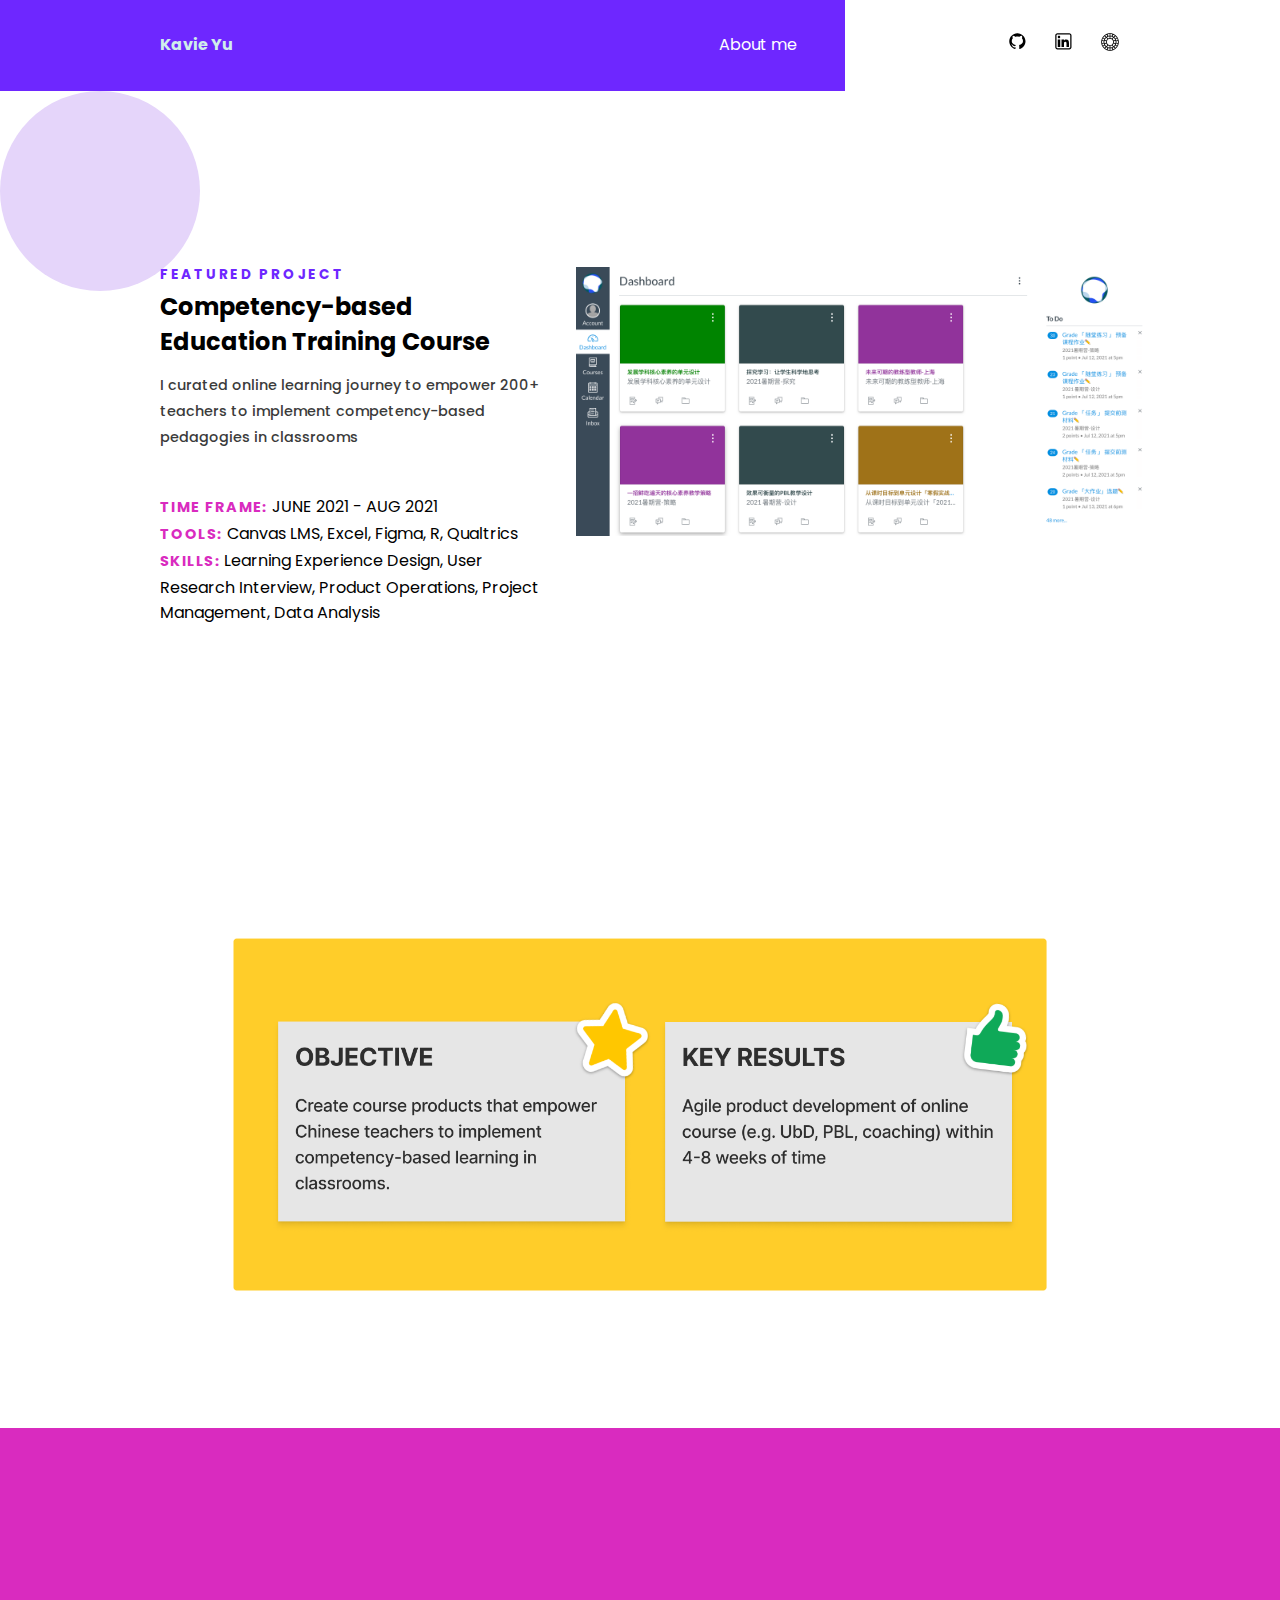
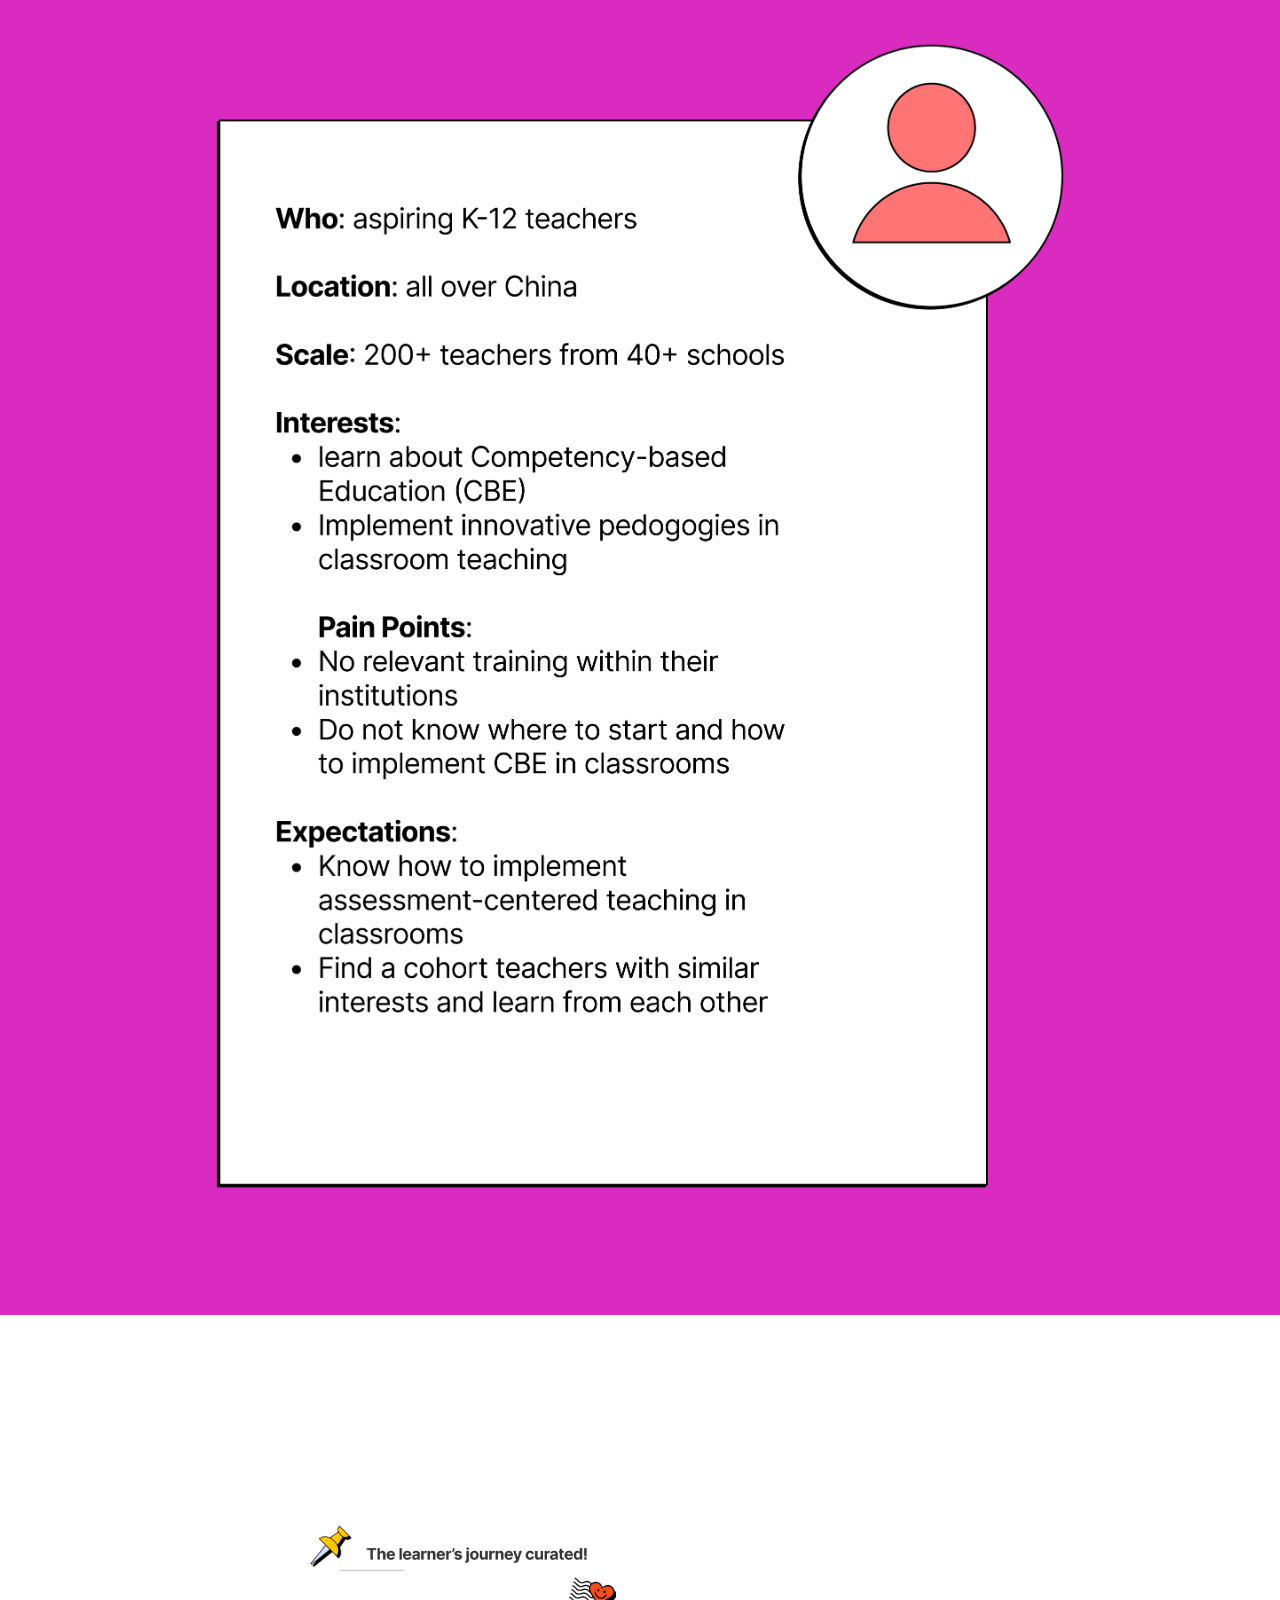
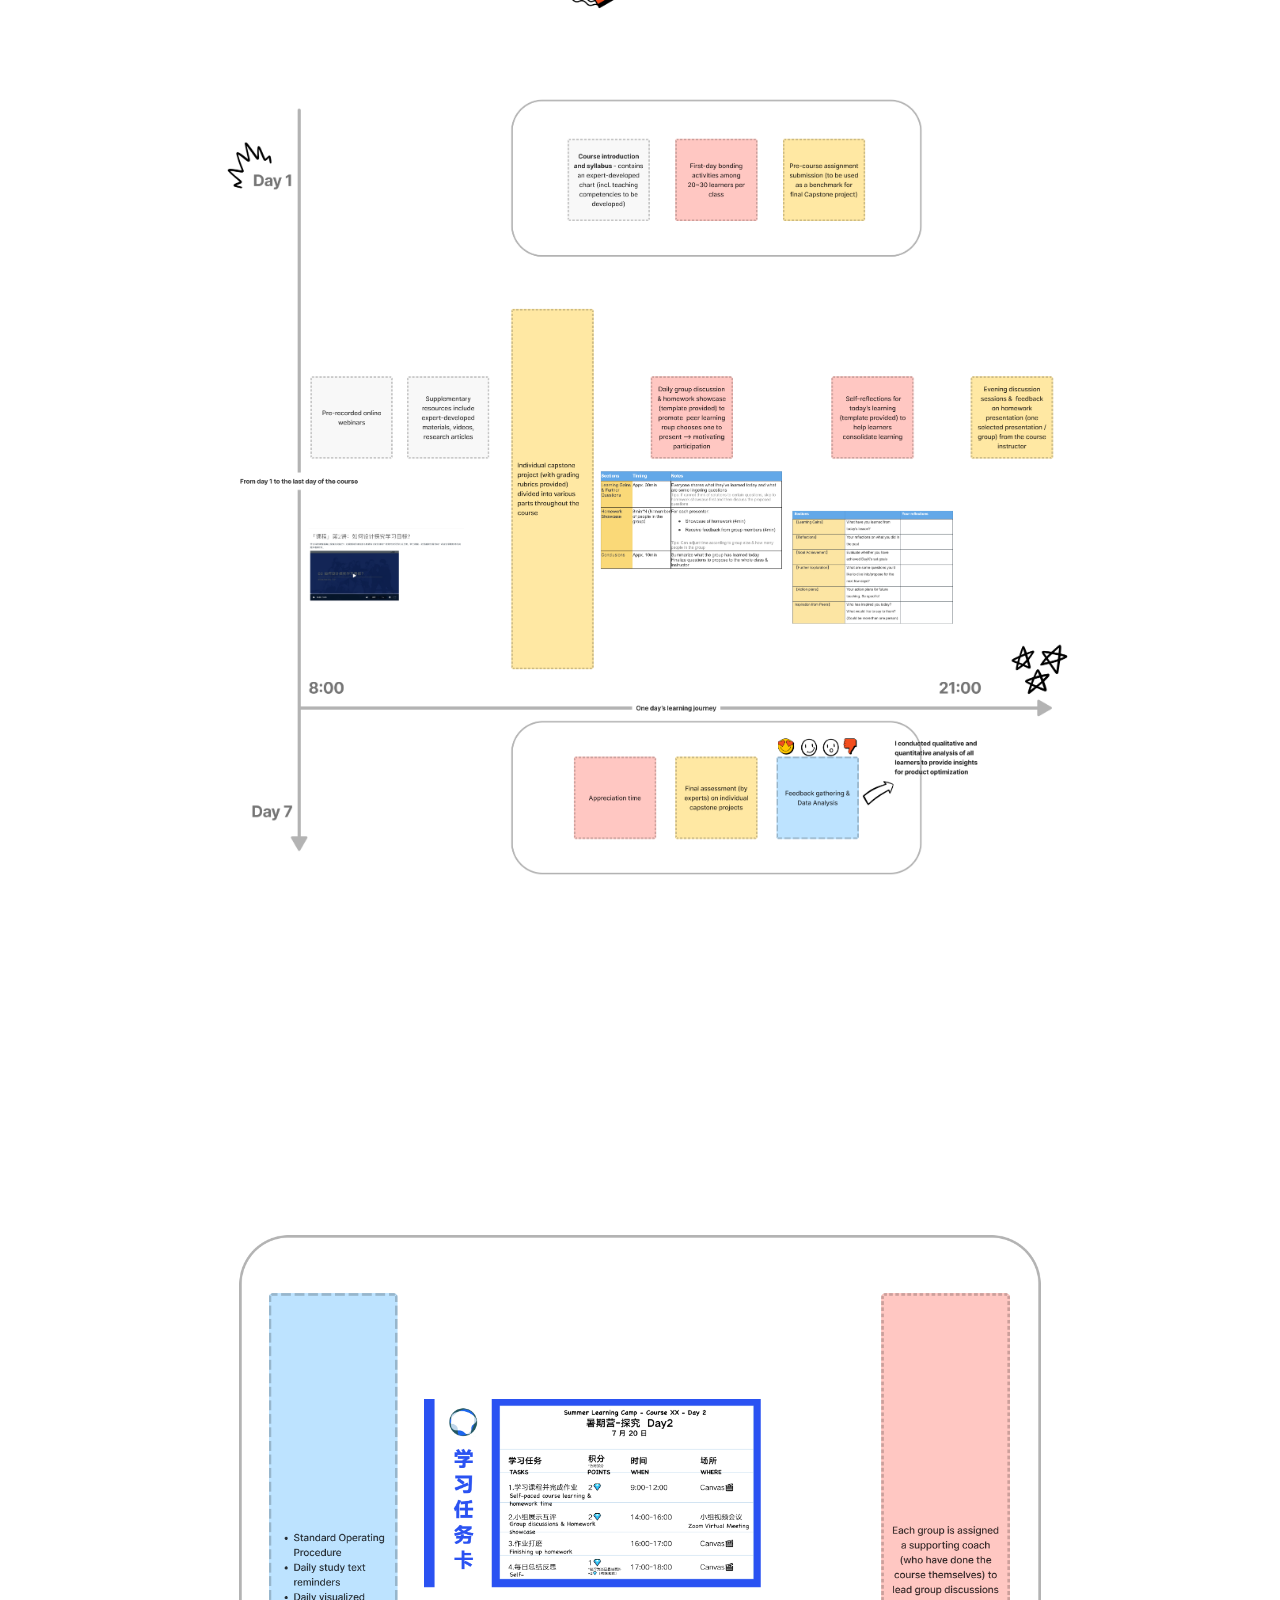
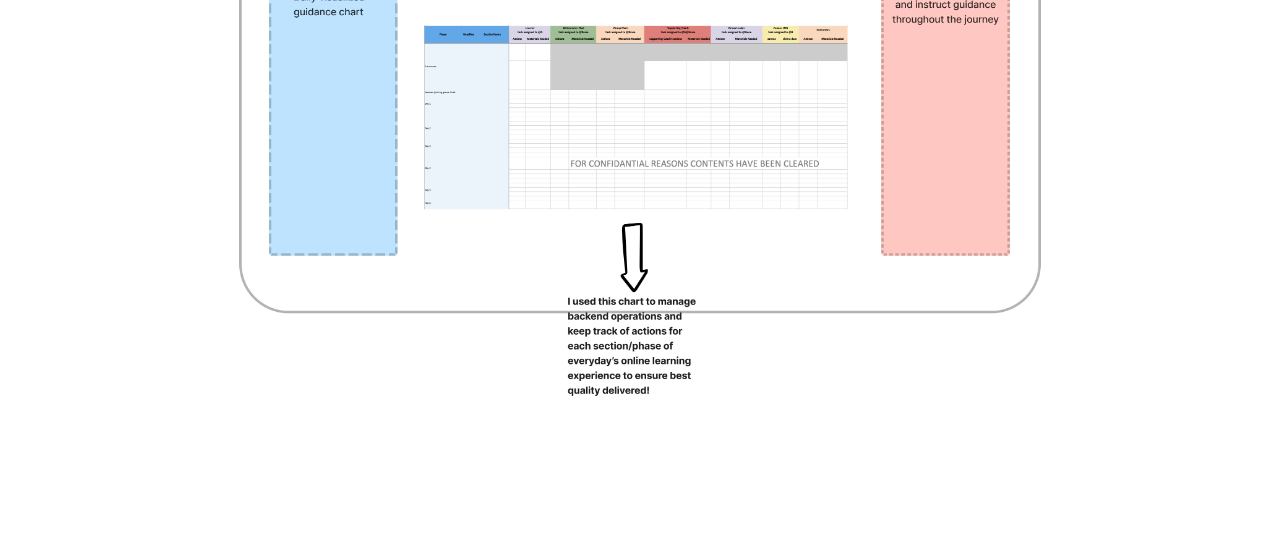
==== lxd.html @ 9939e5f5 "lxd subpage" ====
<!DOCTYPE html>
<html>
    <head>
        <meta charset="utf-8">
        <meta name="viewport" content="width=device-width, initial-scale=1.0">
        <title>Learning Experience Design</title>
        <link rel="stylesheet" href="css/lxd.css">
        <link rel="shortcut icon" type="image/png" href="image/favicon.png">
    </head>
    <body>
        <div class="nav-container">
            <header>
                <a href="index.html" class="logo">Kavie Yu</a>
    
                <nav>
                    <ul>
                        <li><a href="#">About me</a></li>
                    </ul>
                </nav>
            </header>
            <div class="social-header">
                <ul>
                    <li><a href="https://github.com/kavieyu" target="_blank"><img src="image/github.svg" alt="github"></a></li>
                    <li><a href="https://www.linkedin.com/in/kavieyu" target="_blank"><img src="image/linkedin.svg" alt="linkedin"></a></li>
                    <li><a href="https://vsco.co/odradek/gallery" target="_blank"><img src="image/vsco.svg" alt="vsco"></a></li>
                </ul>
            </div>
        </div>
        <section class="featured">
            <div class = "left">
                <div class="inner transition2">
                    <p class="subtitle">Featured Project</p>
                    <a href="lxd.html" class="featured-title">Competency-based Education Training Course</a>
    
                    <p class="featured-desc">I curated online learning journey to empower 200+ teachers to implement competency-based pedagogies in classrooms</p>
                    <p class="featured-sum">
                        <span class="category">TIME FRAME:</span> JUNE 2021 - AUG 2021 <br>
                        <span class="category">TOOLS: </span>Canvas LMS, Excel, Figma, R, Qualtrics <br>
                        <span class="category">SKILLS:</span> Learning Experience Design, User Research Interview, Product Operations, Project Management, Data Analysis 
                    </p>
                </div>
            </div>
            <img class="right transition2" src="image/CBE.png" alt="Featured Project">
        </section>
        
        <section class="OKR">
            <img src="image/OKR.png" alt="OKR">
        </section>

        <section class="userProfile">
            <img src="image/UserProfile.png" alt="User Profile">
        </section>

        <section class="learnerJourney">
            <img src="image/learnerJourney.png" alt="Learner Journey">
        </section>

        <section class="support">
            <img src="image/support.png" alt="Support">
        </section>
    </body>
</html>
---- css/lxd.css ----
@import url("https://fonts.googleapis.com/css2?family=Poppins:wght@300;400;700&display=swap");
body {
  height: 100vh;
  margin: 0;
  font-family: 'Poppins', arial;
}

ul {
  list-style-type: none;
  margin: 0;
  padding: 0;
}

a {
  text-decoration: none;
}

img {
  width: 100%;
}

.nav-container {
  background: #6E00FF;
}

.nav-container a {
  color: white;
}

header {
  display: -webkit-box;
  display: -ms-flexbox;
  display: flex;
  -webkit-box-pack: justify;
      -ms-flex-pack: justify;
          justify-content: space-between;
  padding: 2em;
}

header .logo {
  color: #D0EDEB;
  font-weight: bold;
}

header ul {
  display: -webkit-box;
  display: -ms-flexbox;
  display: flex;
}

header ul a {
  display: block;
  padding: 0 1em;
}

.social-header, .hero-design {
  display: none;
}

section {
  padding: 4em 2em;
  text-align: center;
}

.featured {
  position: relative;
}

.featured::before {
  content: "";
  position: absolute;
  width: 200px;
  height: 200px;
  border-radius: 50%;
  background: #e5d5fa;
  top: 0;
  left: 0;
  z-index: -1;
}

.subtitle {
  text-transform: uppercase;
  font-weight: bold;
  color: #6E27FF;
  letter-spacing: .2em;
  font-size: .85em;
}

.featured-title {
  color: black;
  font-weight: bold;
  font-size: 1.5em;
  margin-top: -.4em;
  display: block;
}

.featured-desc {
  color: #3b3b3b;
  margin-bottom: 3em;
  font-size: .9em;
  line-height: 1.8em;
  font-weight: 500;
}

.featured-sum .category {
  color: #D92BBF;
  margin-bottom: 3em;
  font-size: .9em;
  line-height: 1.8em;
  font-weight: bold;
  letter-spacing: .1em;
}

.userProfile {
  background: #D92BBF;
}

.skills-container ul li {
  background: white;
  padding: 2em;
  border-radius: 1em;
  margin-bottom: 1em;
}

.skills-container ul li .icon-container {
  height: 100px;
  display: -ms-grid;
  display: grid;
  place-content: center;
  margin: 0 auto;
}

.skills-container ul li .icon-container.one {
  width: 50px;
}

.skills-container ul li .icon-container.two {
  width: 100px;
}

.skills-container ul li .icon-container.three {
  width: 60px;
}

.skills-container ul li .skill-title {
  color: #3b3b3b;
  font-weight: bold;
}

.skills-container ul li .featured-desc {
  margin-bottom: 2em;
}

.portfolio {
  background: #f7f7f7;
}

.portfolio-container a img {
  border-radius: 1em;
  margin-bottom: 2em;
}

@media only screen and (min-width: 800px) {
  .featured, .portfolio {
    text-align: left;
  }
  .featured, .portfolio-container {
    display: -ms-grid;
    display: grid;
    -ms-grid-columns: 40% auto;
        grid-template-columns: 40% auto;
  }
  .OKR {
    display: -ms-grid;
    display: grid;
  }
  .left, .portfolio-left {
    display: -ms-grid;
    display: grid;
    place-content: center;
  }
  .right {
    margin-left: 2em;
    margin-top: 1em;
  }
  .skills {
    margin-top: -5em;
    margin-bottom: -7em;
    padding-top: 7em;
  }
  .skills-container ul {
    display: -ms-grid;
    display: grid;
    -ms-grid-columns: (auto)[3];
        grid-template-columns: repeat(3, auto);
    grid-gap: 1em;
  }
  .portfolio {
    padding-top: 7em;
  }
  .portfolio-container img {
    margin-left: 2em;
  }
}

@media only screen and (min-width: 1050px) {
  .hero {
    height: 90vh;
  }
  .nav-container {
    display: -ms-grid;
    display: grid;
    -ms-grid-columns: 66% auto;
        grid-template-columns: 66% auto;
    background: unset;
  }
  .nav-container header {
    background: #6E27FF;
  }
  header {
    padding: 2em 2em 4em;
  }
  .social-header {
    padding: 2em 4em 2em 0;
  }
  section {
    padding: 4em;
  }
  .social-header {
    display: block;
  }
  .social-header ul {
    display: -webkit-box;
    display: -ms-flexbox;
    display: flex;
    -webkit-box-pack: justify;
        -ms-flex-pack: justify;
            justify-content: space-between;
    width: 7em;
    float: right;
  }
  .social-header ul img {
    width: 20px;
  }
  .hero {
    display: -ms-grid;
    display: grid;
    -ms-grid-columns: 66% auto;
        grid-template-columns: 66% auto;
    background: unset;
    padding: 0;
  }
  .hero .content {
    background: #6E00FF;
    padding: 6em 8em 4em;
    text-align: left;
  }
  .hero .content h1 {
    font-size: 3em;
    line-height: 1.2em;
  }
  .meet {
    margin: unset;
  }
  .hero-design {
    display: unset;
    margin-left: -50%;
    margin-top: 15%;
    width: 100%;
  }
  .portfolio img {
    float: right;
    max-width: 500px;
  }
}

.footer {
  text-transform: uppercase;
  background: #6E00FF;
  color: #D92BBF;
  display: -ms-grid;
  display: grid;
  text-align: center;
  padding: 1.5em;
  font-weight: bold;
  letter-spacing: .2em;
  font-size: 1em;
}

.footer .emailLink {
  text-transform: lowercase;
  color: white;
  letter-spacing: .1em;
  font-size: .65em;
}

@media only screen and (min-width: 1250px) {
  header {
    padding: 2em 2em 2em 10em;
  }
  .social-header {
    padding: 2em 10em 2em 0;
  }
  section {
    padding: 10em 10em 4em 10em;
  }
  .hero .content {
    padding: 6em 8em 6em 10em;
  }
}

@media only screen and (min-width: 1550px) {
  header {
    padding: 2em 2em 2em 20em;
  }
  .social-header {
    padding: 2em 20em 2em 0em;
  }
  section {
    padding: 6em 20em 4em 20em;
  }
  .hero .content {
    padding: 9em 20em 6em 20em;
  }
}
/*# sourceMappingURL=lxd.css.map */
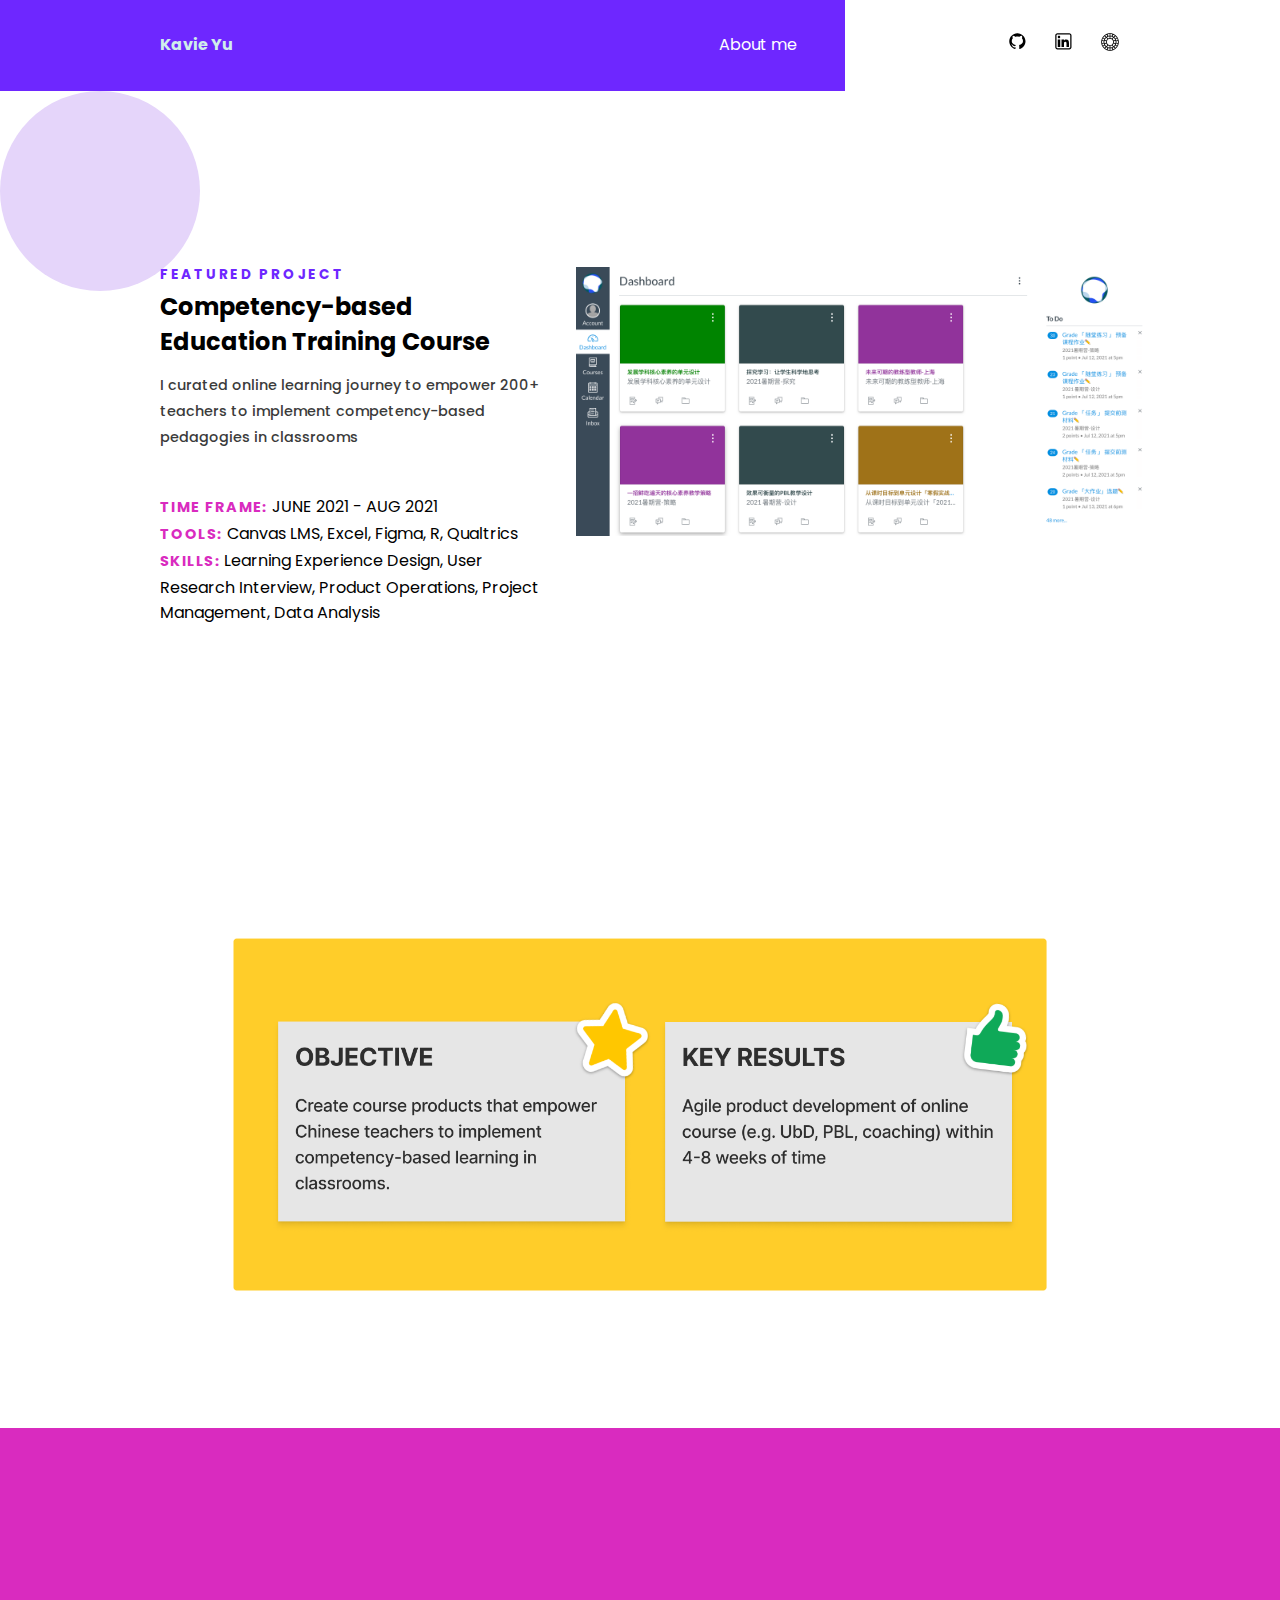
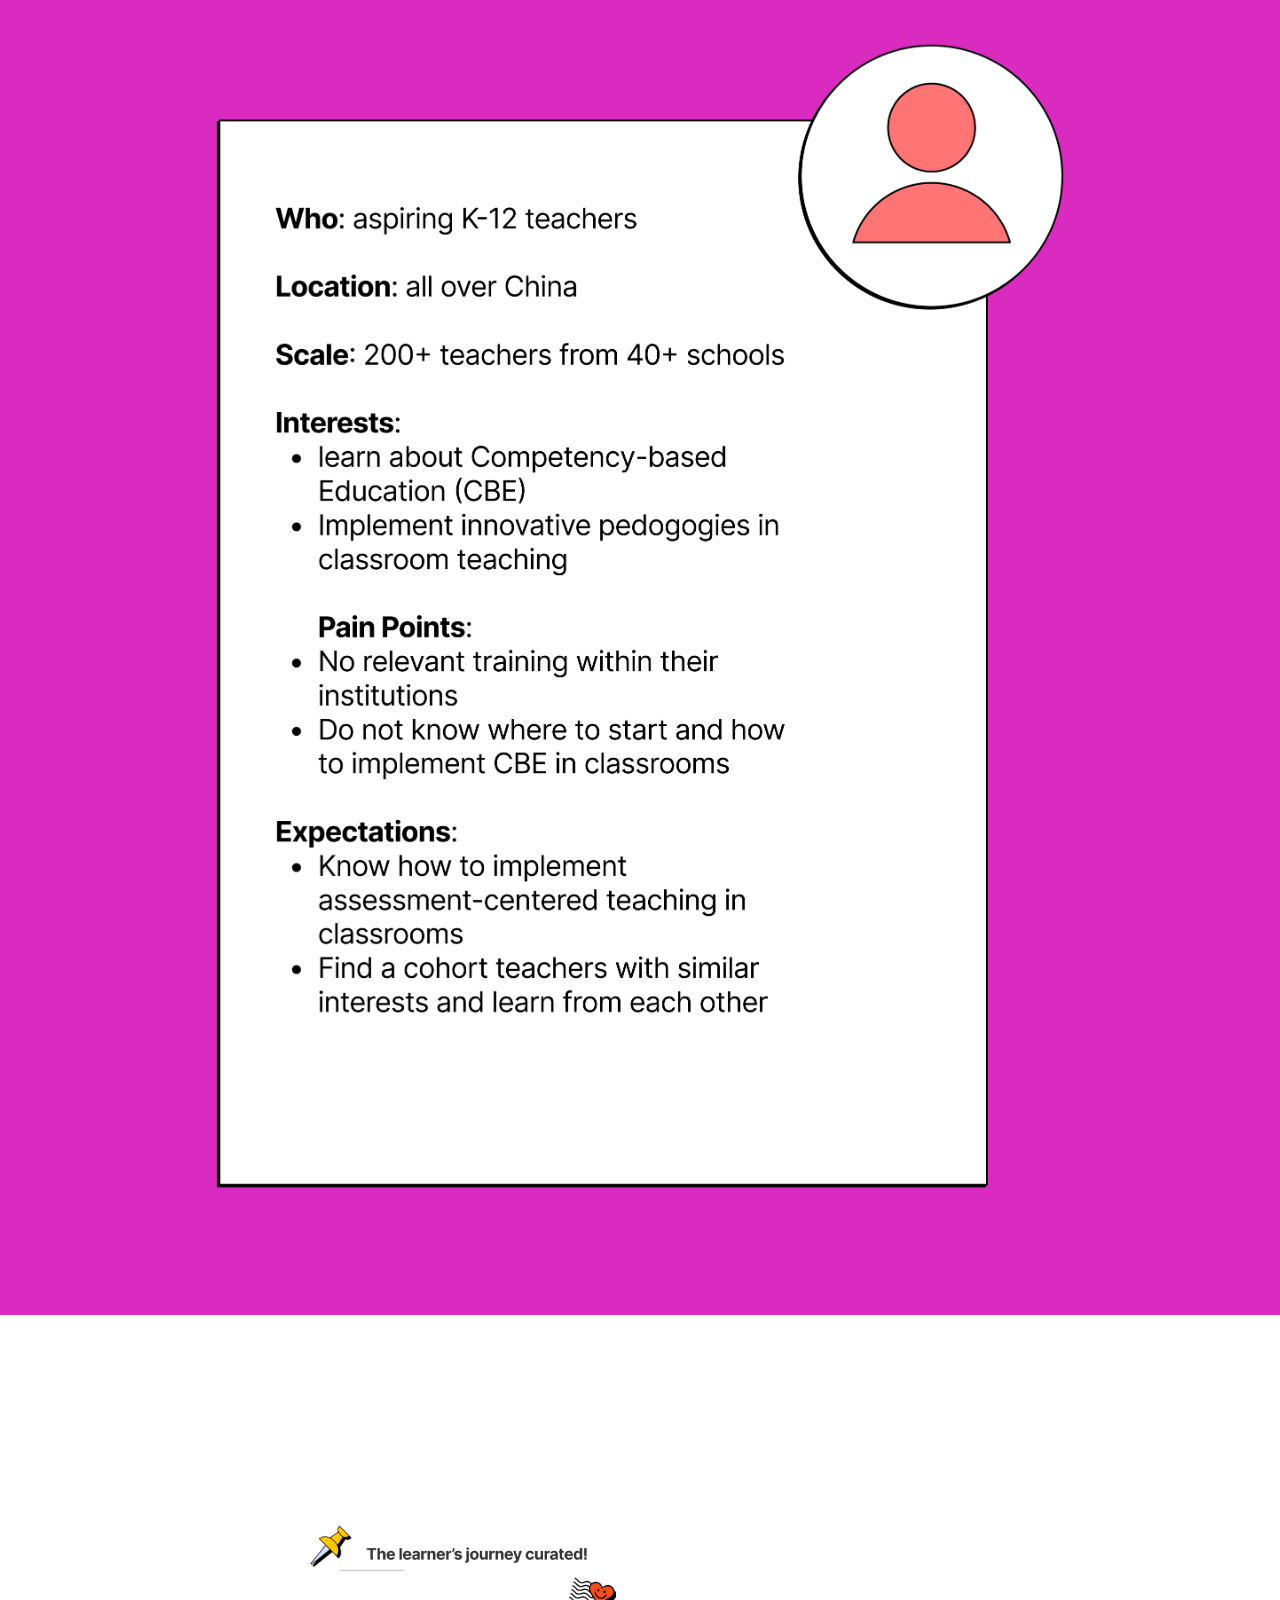
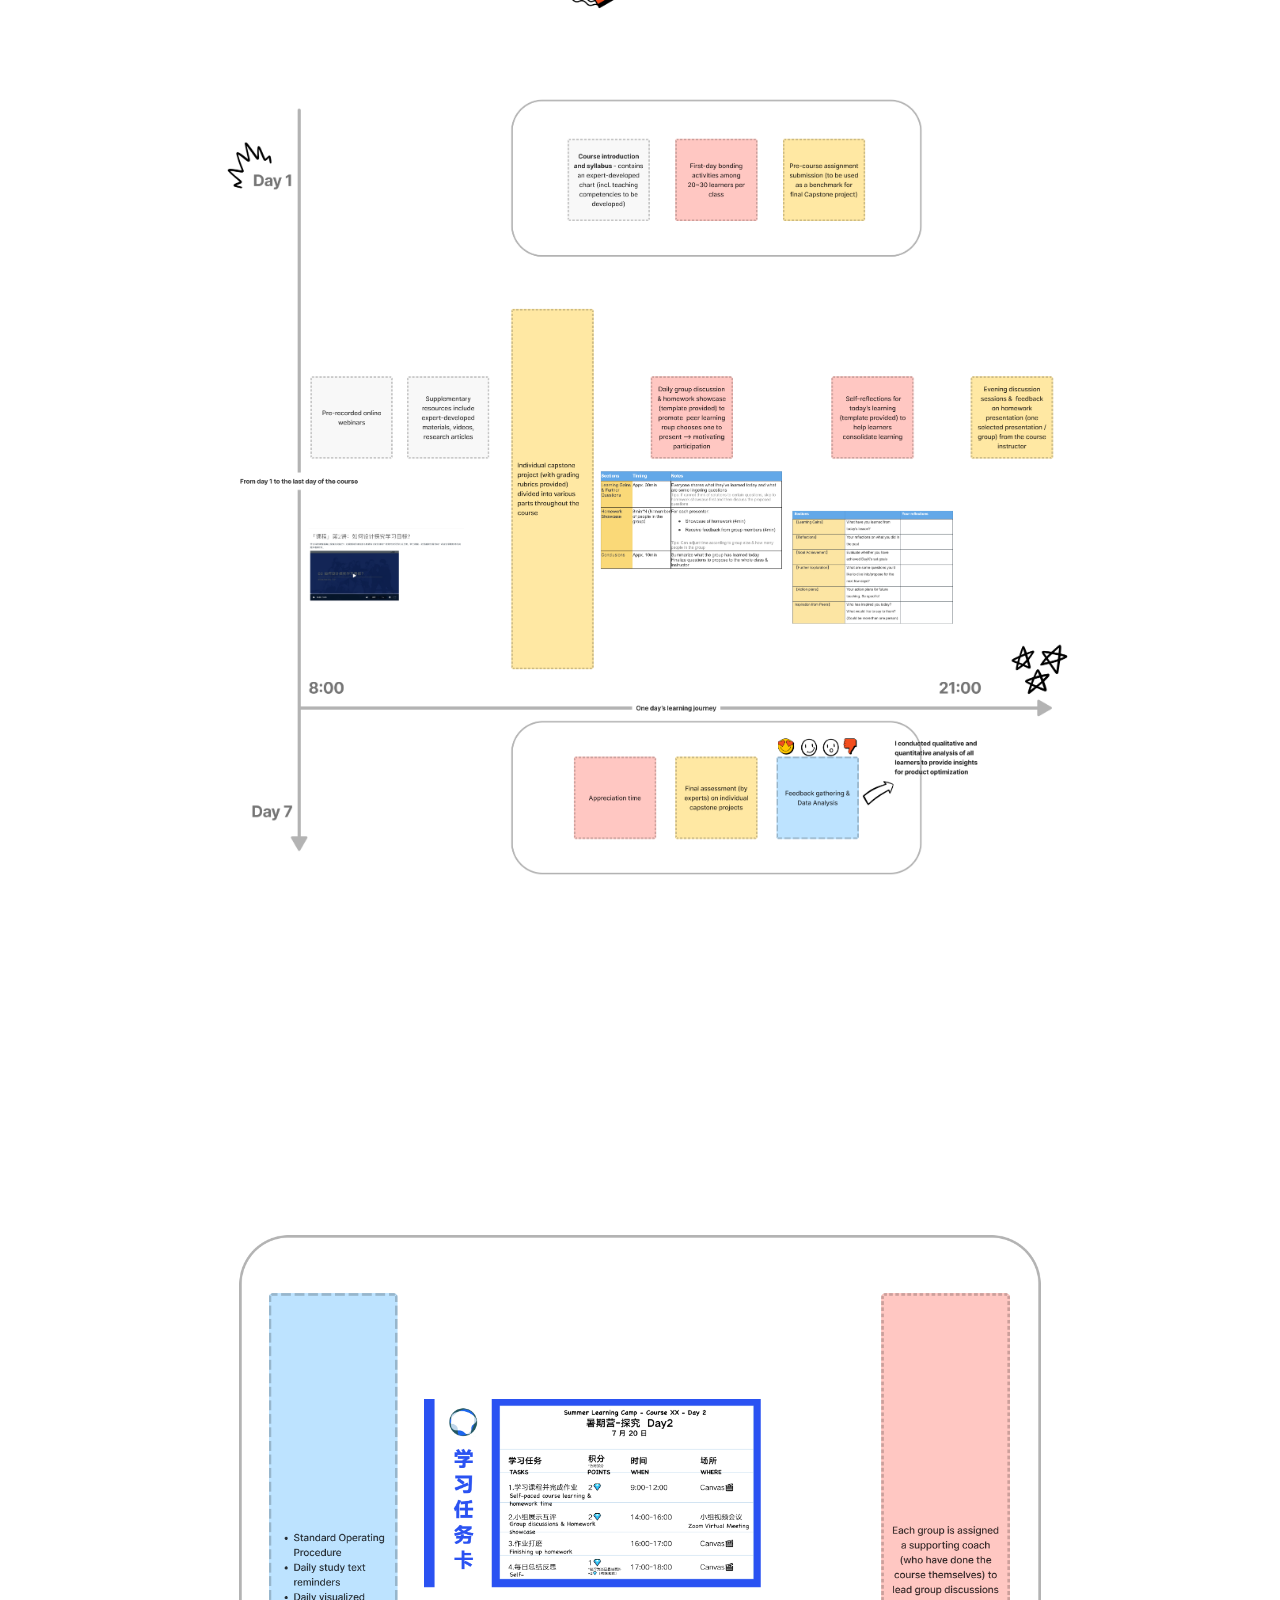
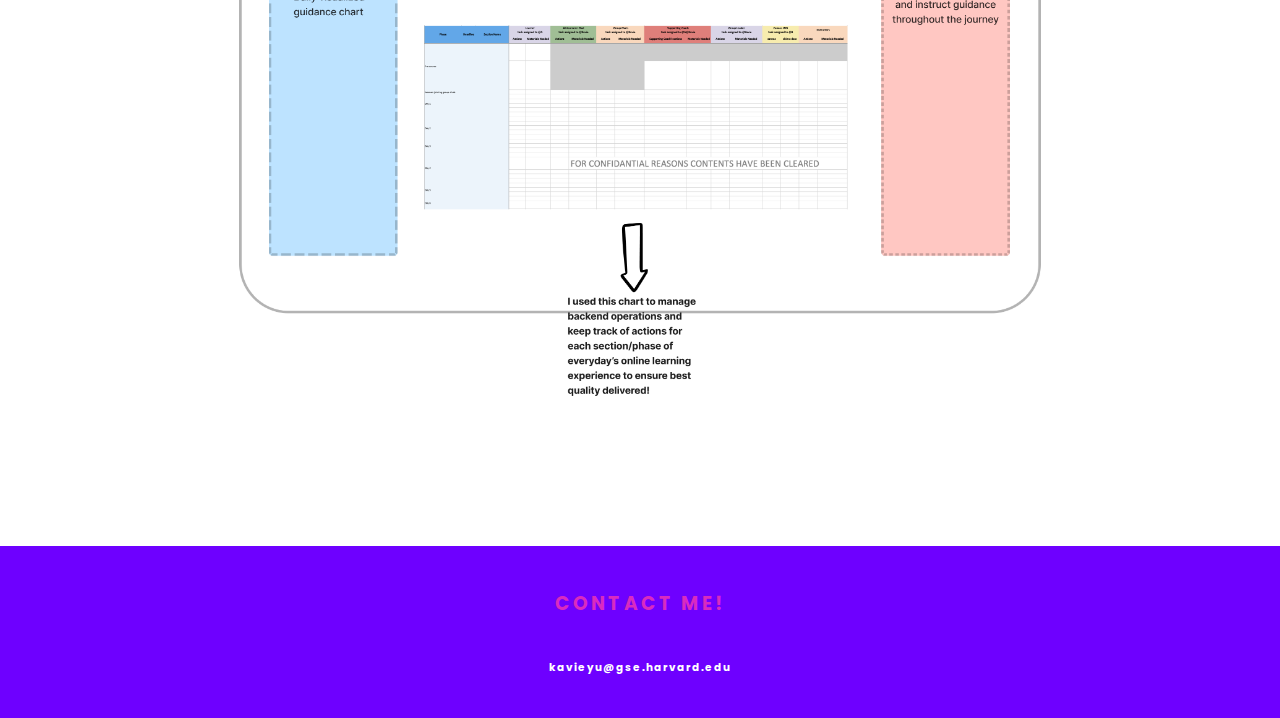
==== commit 8b99fdf5: "Update lxd.html" ====
--- a/lxd.html
+++ b/lxd.html
@@ -58,5 +58,10 @@
         <section class="support">
             <img src="image/support.png" alt="Support">
         </section>
+
+        <section class="footer" id="footer">
+            <h3>Contact Me!</h3>
+            <p><a href="mailto:kavieyu@gse.harvard.edu" class="emailLink">kavieyu@gse.harvard.edu</a></p>
+      </section>
     </body>
 </html>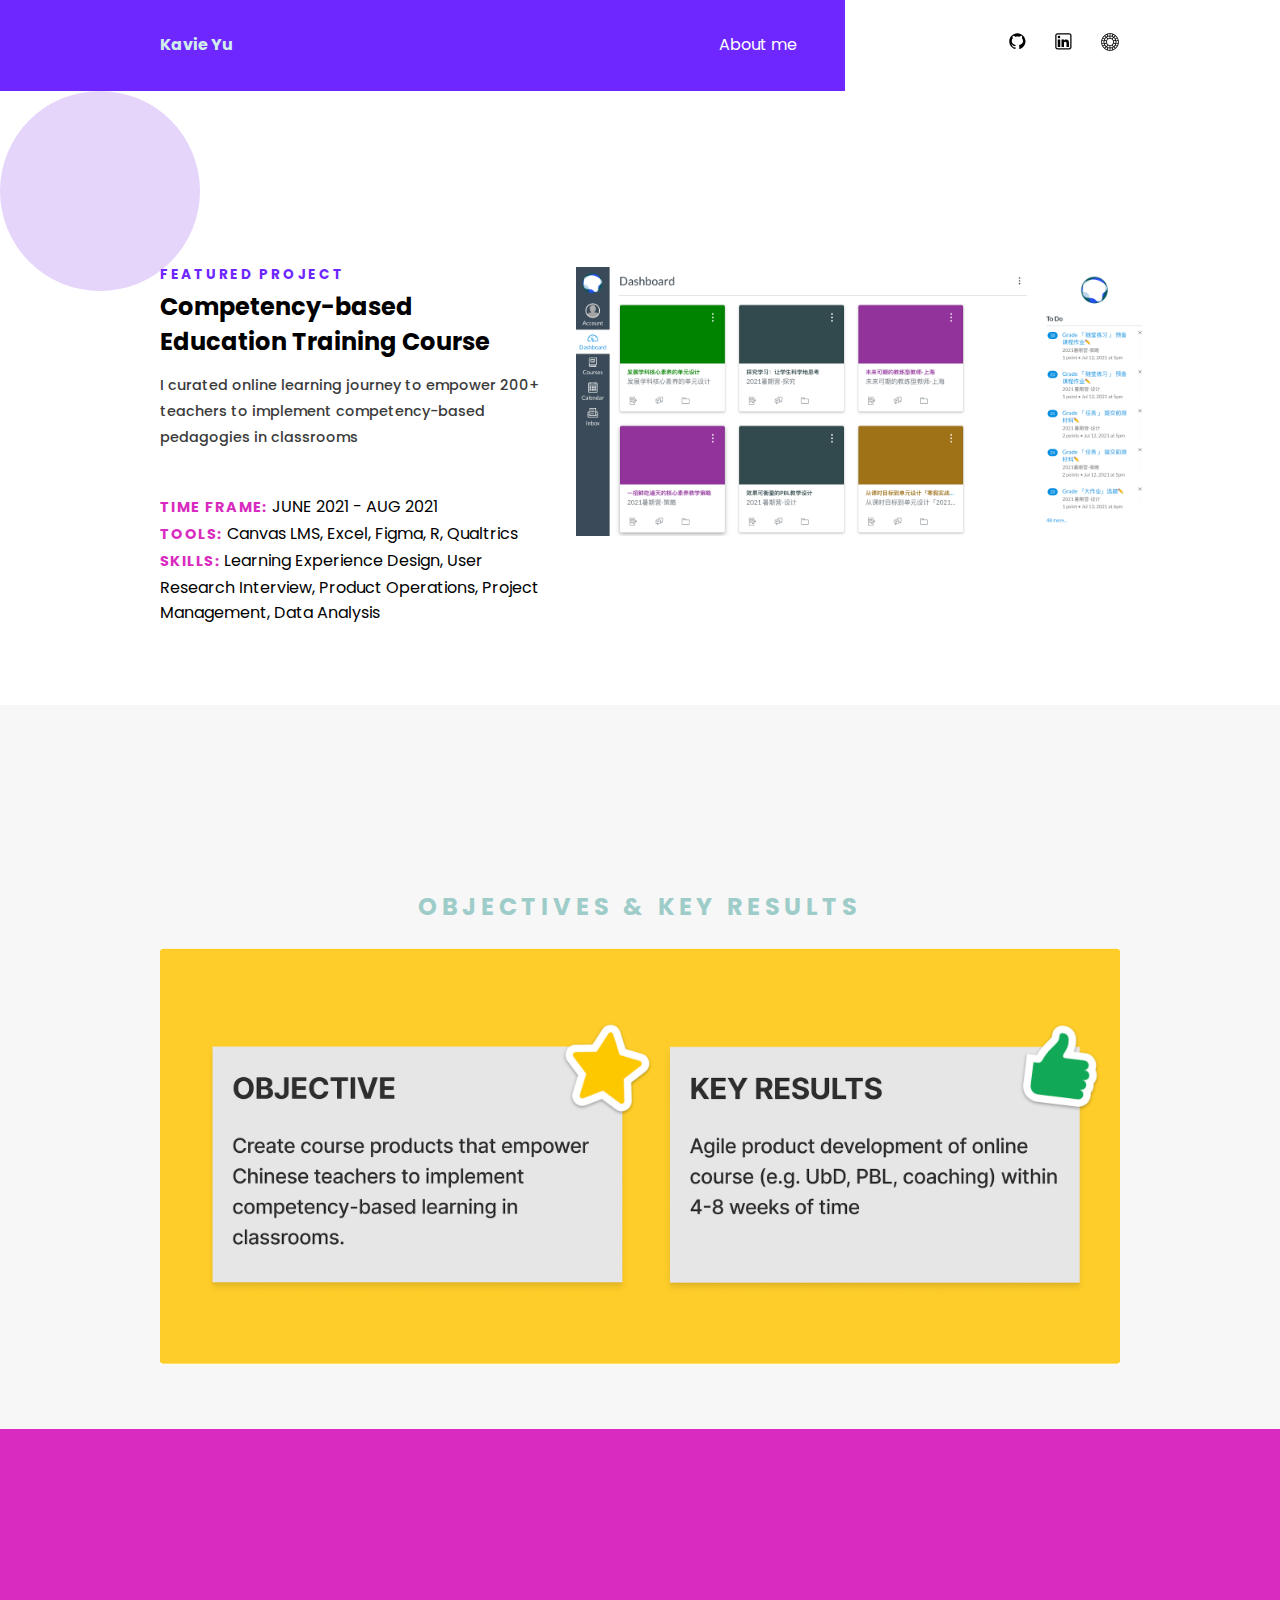
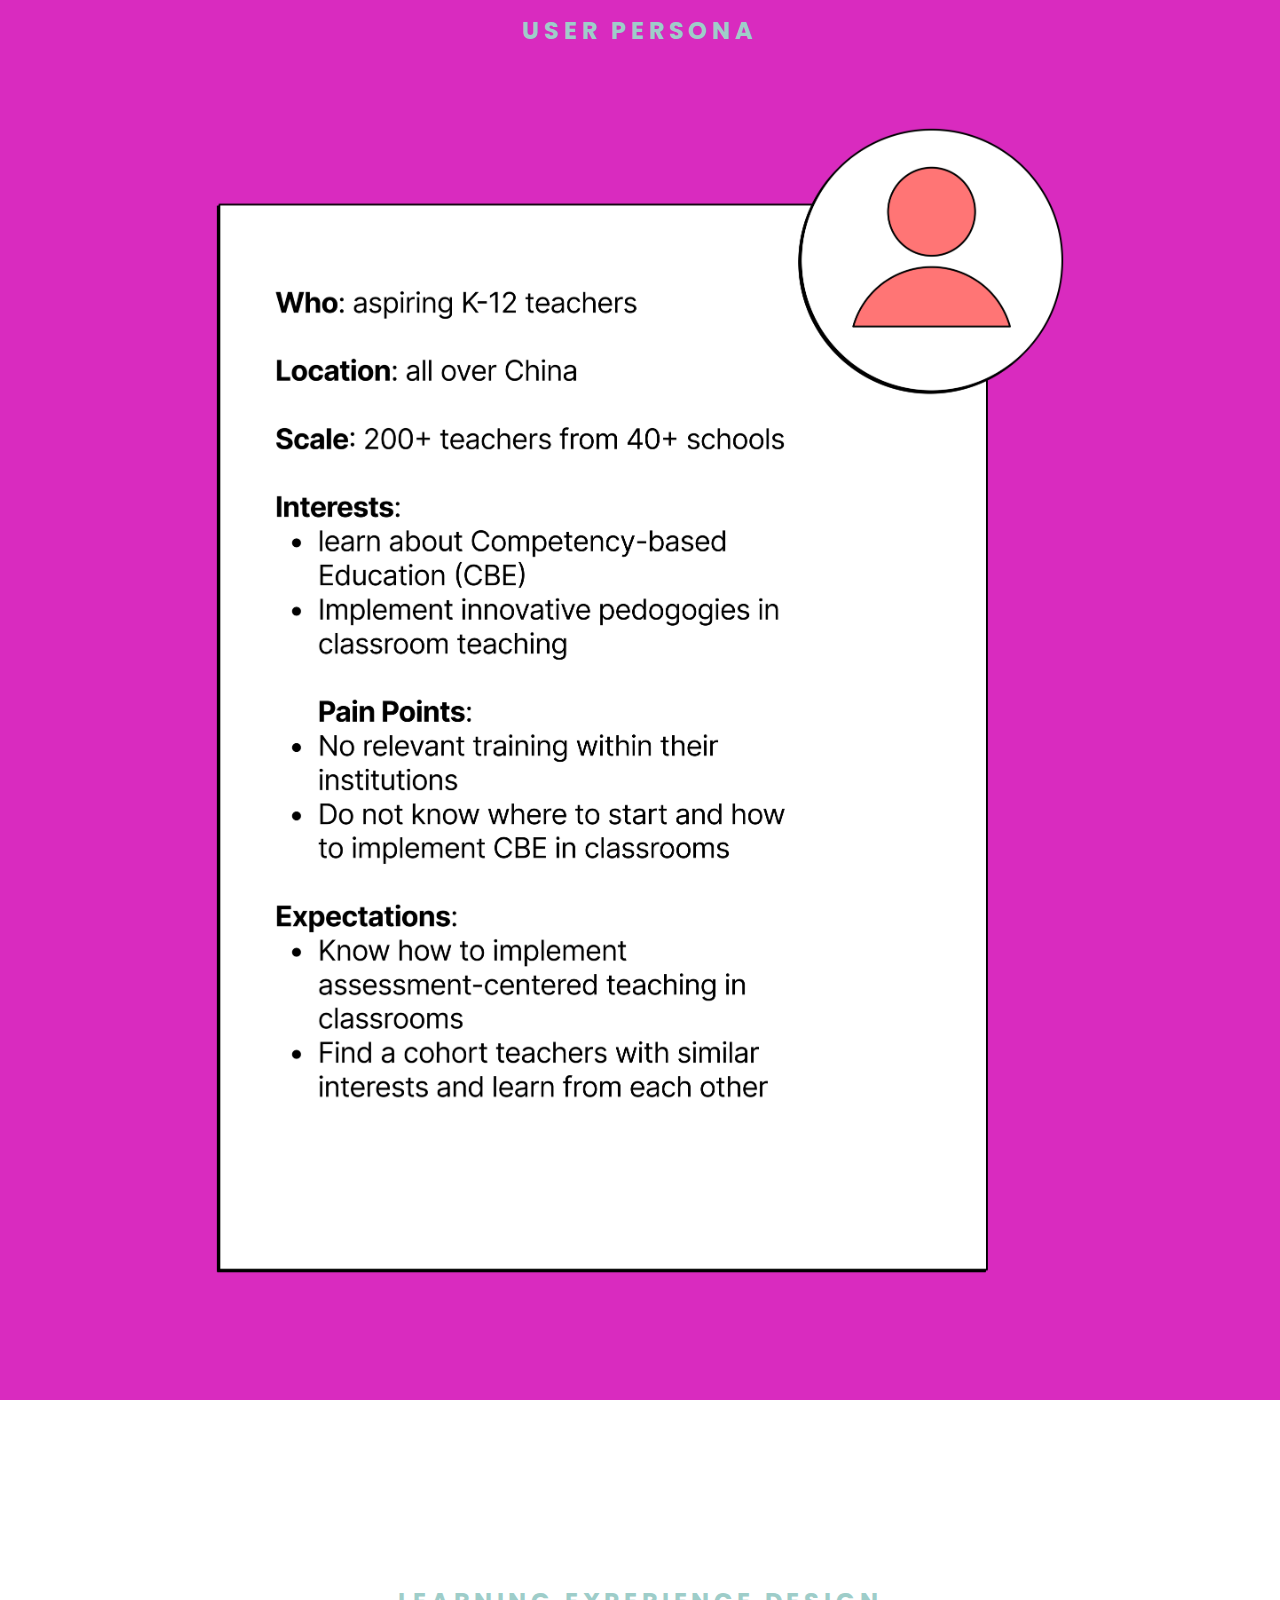
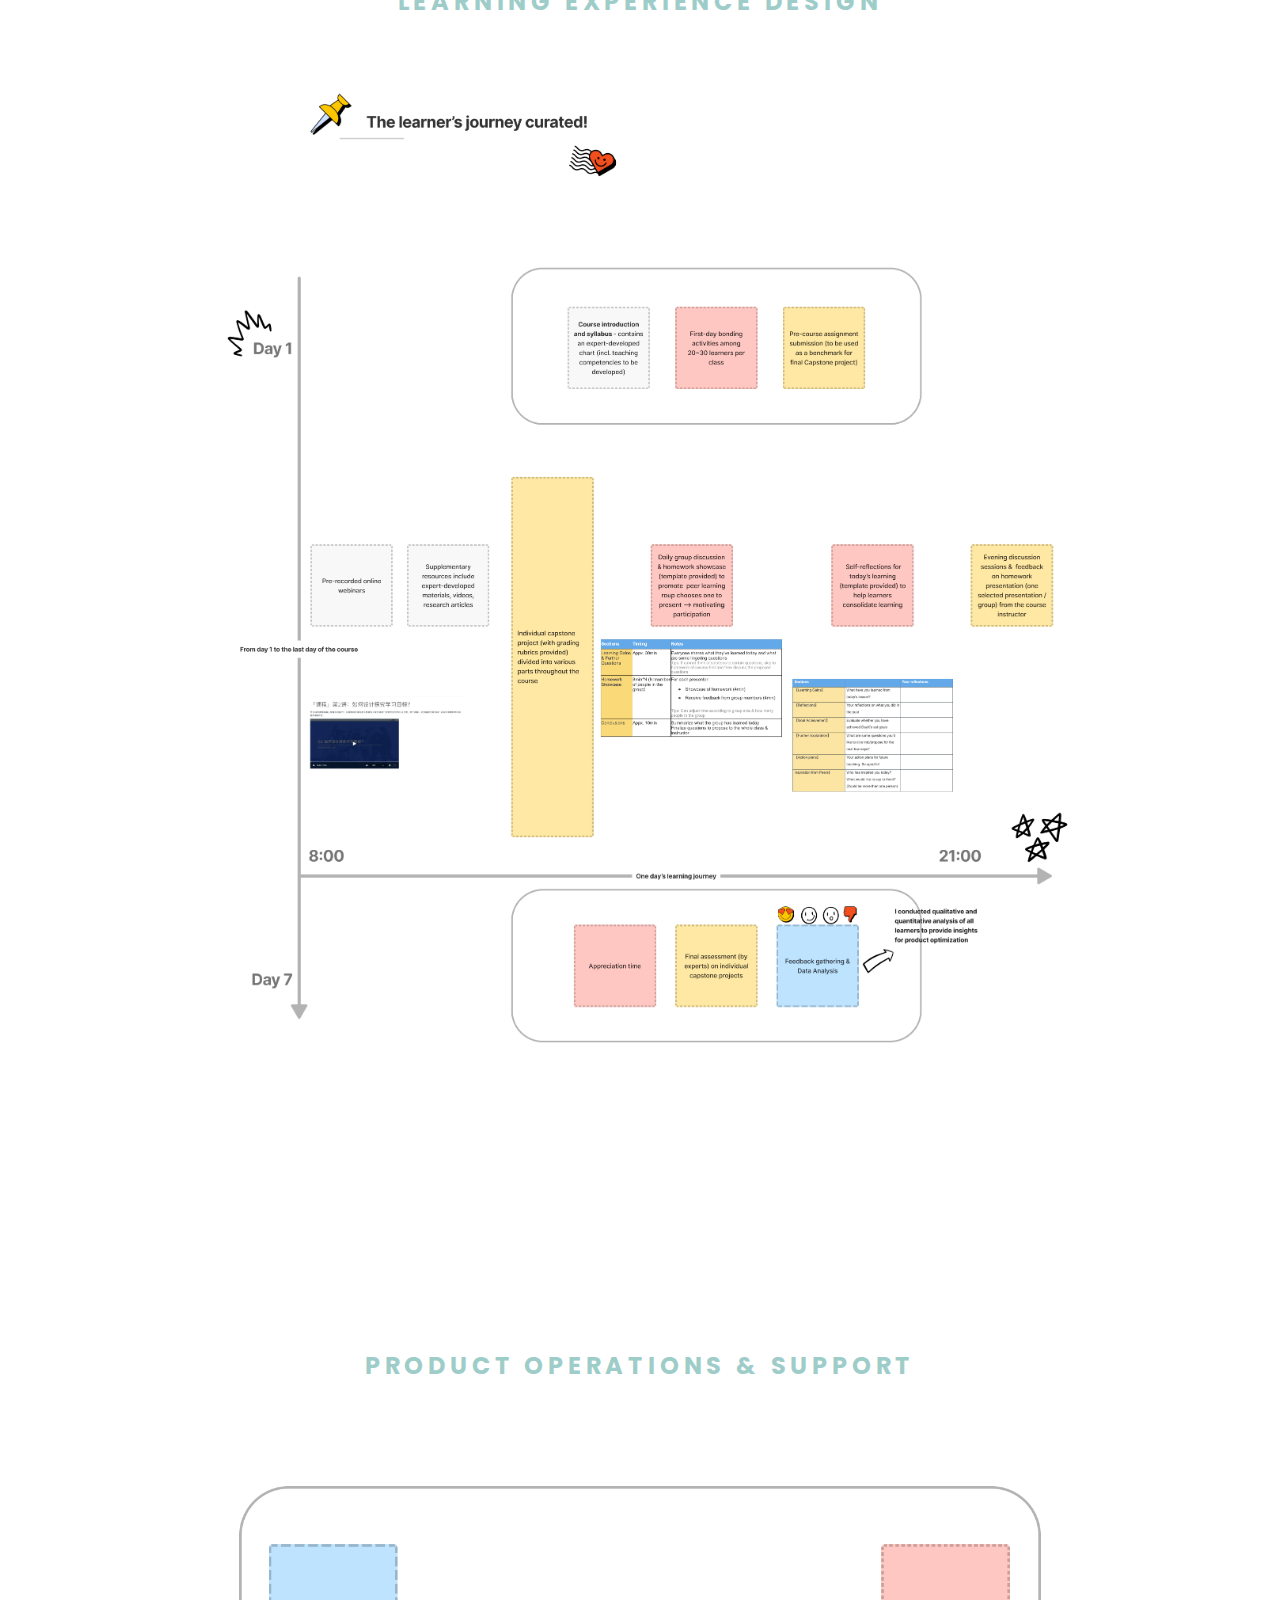
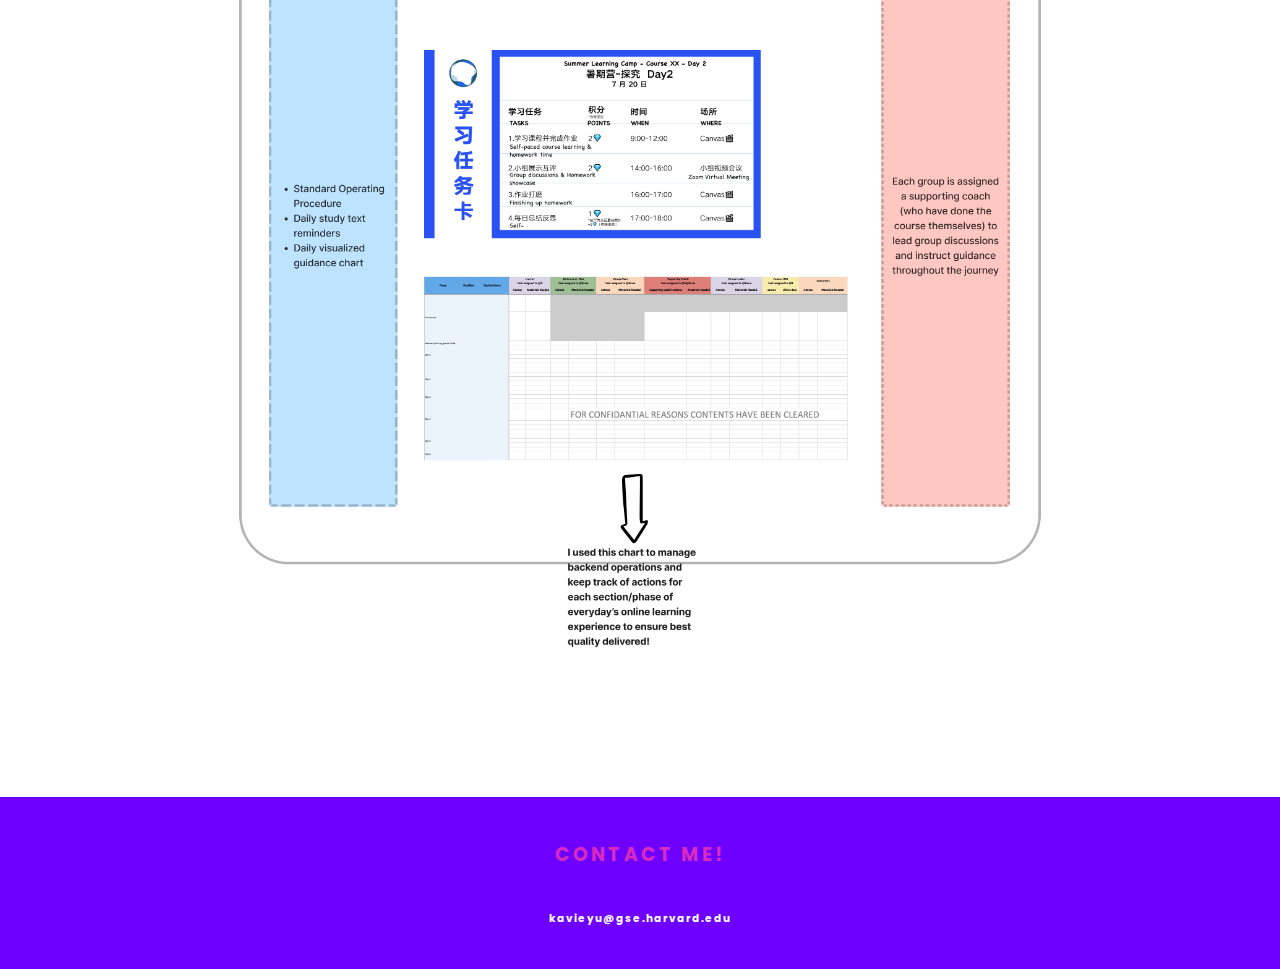
==== commit be05f4cd: "update to lxd.css" ====
--- a/lxd.html
+++ b/lxd.html
@@ -44,18 +44,22 @@
         </section>
         
         <section class="OKR">
+            <p class="section-sum">OBJECTIVES & KEY RESULTS</p>
             <img src="image/OKR.png" alt="OKR">
         </section>
 
         <section class="userProfile">
+            <p class="section-sum">User Persona</p>
             <img src="image/UserProfile.png" alt="User Profile">
         </section>
 
         <section class="learnerJourney">
+            <p class="section-sum">Learning Experience Design</p>
             <img src="image/learnerJourney.png" alt="Learner Journey">
         </section>
 
         <section class="support">
+            <p class="section-sum">Product Operations & Support</p>
             <img src="image/support.png" alt="Support">
         </section>
 
--- a/css/lxd.css
+++ b/css/lxd.css
@@ -111,6 +111,18 @@
   letter-spacing: .1em;
 }
 
+.section-sum {
+  text-transform: uppercase;
+  font-weight: bold;
+  color: #9ecdc9;
+  letter-spacing: .2em;
+  font-size: 1.5em;
+}
+
+.OKR {
+  background-color: #f7f7f7;
+}
+
 .userProfile {
   background: #D92BBF;
 }
